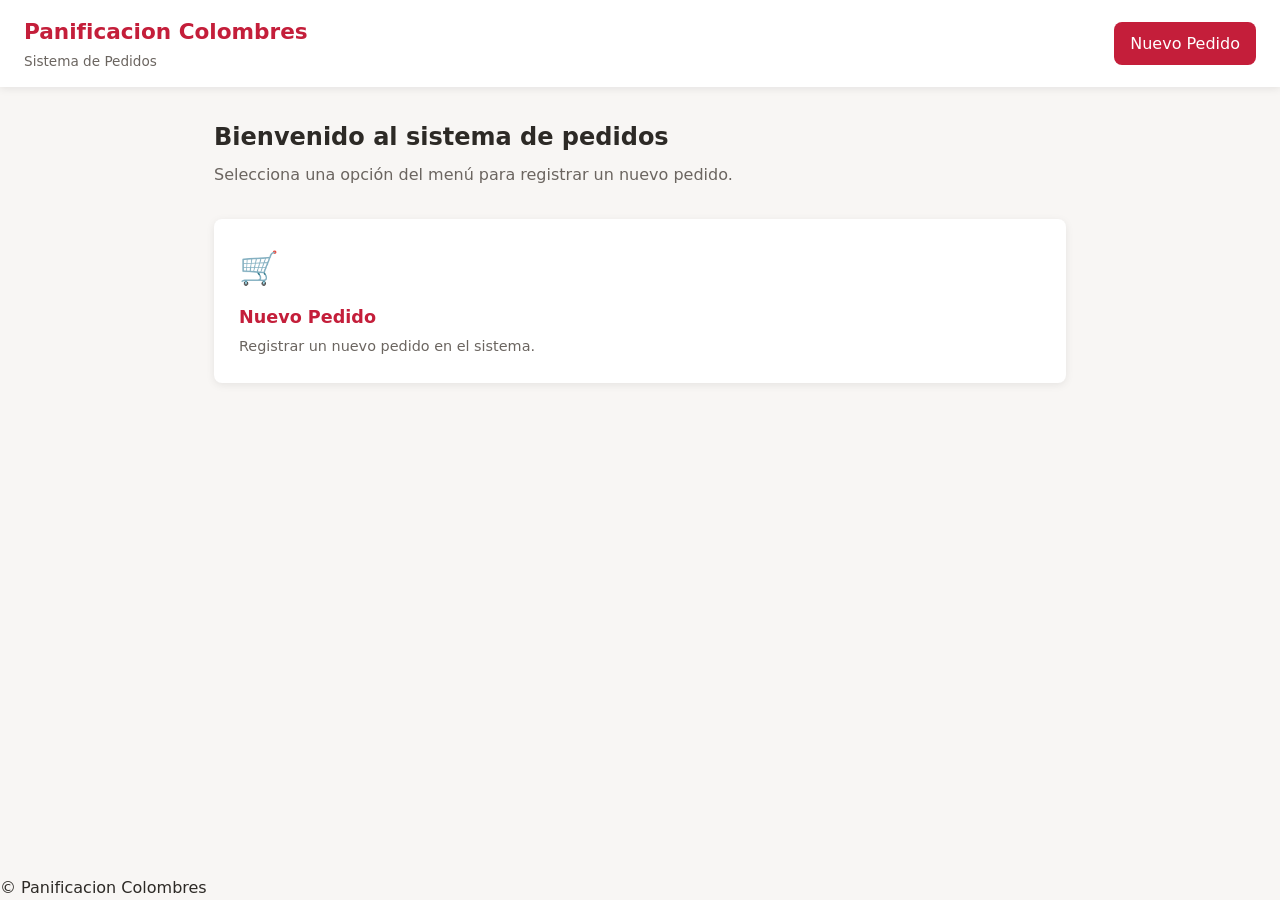
==== index.html @ 2c45dd5a "pedidos" ====
<!DOCTYPE html>
<html lang="es">
<head>
  <meta charset="UTF-8">
  <meta name="viewport" content="width=device-width, initial-scale=1.0">
  <title>Panificacion Colombres - Pedidos</title>
  <link rel="stylesheet" href="index.css">
  <link rel="stylesheet" href="src/Footer/footer.css">
</head>
<body>
  <header class="header">
    <div class="header__logo">
      <h1>Panificacion Colombres</h1>
      <span class="header__subtitle">Sistema de Pedidos</span>
    </div>
    <nav class="nav">
      <ul class="nav__menu">
        <li class="nav__item">
          <a href="src/Pedidos/Seleccionar-cliente/Seleccionar-cliente.html" class="nav__link nav__link--active">
            Nuevo Pedido
          </a>
        </li>
      </ul>
    </nav>
  </header>

  <main class="main">
    <section class="hero">
      <h2 class="hero__title">Bienvenido al sistema de pedidos</h2>
      <p class="hero__text">
        Selecciona una opción del menú para registrar un nuevo pedido.
      </p>
      <div class="hero__cards">
        <a href="src/Pedidos/Seleccionar-cliente/Seleccionar-cliente.html" class="card">
          <span class="card__icon">🛒</span>
          <h3 class="card__title">Nuevo Pedido</h3>
          <p class="card__text">Registrar un nuevo pedido en el sistema.</p>
        </a>
      </div>
    </section>
  </main>

  <div id="footer-container" data-footer-src="src/Footer/footer.html"></div>

  <script src="main.js"></script>
  <script src="src/Footer/footer.js"></script>
</body>
</html>
---- index.css ----
/* Variables y reset */
:root {
  --color-primary: #c41e3a;
  --color-primary-dark: #9a1830;
  --color-bg: #f8f6f4;
  --color-surface: #ffffff;
  --color-text: #2d2a26;
  --color-text-muted: #6b6560;
  --shadow: 0 2px 8px rgba(0, 0, 0, 0.08);
  --radius: 8px;
  --font-sans: 'Segoe UI', system-ui, sans-serif;
}

*,
*::before,
*::after {
  box-sizing: border-box;
  margin: 0;
  padding: 0;
}

html {
  font-size: 16px;
  scroll-behavior: smooth;
}

body {
  font-family: var(--font-sans);
  background: var(--color-bg);
  color: var(--color-text);
  line-height: 1.5;
  min-height: 100vh;
  display: flex;
  flex-direction: column;
}

/* Header y menú */
.header {
  background: var(--color-surface);
  box-shadow: var(--shadow);
  padding: 1rem 1.5rem;
  display: flex;
  flex-wrap: wrap;
  align-items: center;
  justify-content: space-between;
  gap: 1rem;
}

.header__logo h1 {
  font-size: 1.35rem;
  font-weight: 700;
  color: var(--color-primary);
}

.header__subtitle {
  font-size: 0.85rem;
  color: var(--color-text-muted);
  display: block;
  margin-top: 0.15rem;
}

.nav__menu {
  list-style: none;
  display: flex;
  gap: 0.25rem;
}

.nav__link {
  display: inline-block;
  padding: 0.6rem 1rem;
  color: var(--color-text);
  text-decoration: none;
  border-radius: var(--radius);
  font-weight: 500;
  transition: background 0.2s, color 0.2s;
}

.nav__link:hover {
  background: var(--color-bg);
  color: var(--color-primary);
}

.nav__link--active {
  background: var(--color-primary);
  color: white;
}

.nav__link--active:hover {
  background: var(--color-primary-dark);
  color: white;
}

/* Main y contenido */
.main {
  flex: 1;
  padding: 2rem 1.5rem;
  max-width: 900px;
  margin: 0 auto;
  width: 100%;
}

.hero__title {
  font-size: 1.5rem;
  margin-bottom: 0.5rem;
  color: var(--color-text);
}

.hero__text {
  color: var(--color-text-muted);
  margin-bottom: 2rem;
}

.hero__cards {
  display: grid;
  grid-template-columns: repeat(auto-fit, minmax(240px, 1fr));
  gap: 1.25rem;
}

.card {
  background: var(--color-surface);
  border-radius: var(--radius);
  padding: 1.5rem;
  text-decoration: none;
  color: inherit;
  box-shadow: var(--shadow);
  transition: transform 0.2s, box-shadow 0.2s;
  display: block;
  border: 1px solid transparent;
}

.card:hover {
  transform: translateY(-2px);
  box-shadow: 0 4px 14px rgba(0, 0, 0, 0.12);
  border-color: var(--color-primary);
}

.card__icon {
  font-size: 2rem;
  display: block;
  margin-bottom: 0.75rem;
}

.card__title {
  font-size: 1.1rem;
  margin-bottom: 0.35rem;
  color: var(--color-primary);
}

.card__text {
  font-size: 0.9rem;
  color: var(--color-text-muted);
}

/* Páginas de módulos (Pedidos) */
.page-header {
  margin-bottom: 1.5rem;
}

.page-header h1 {
  font-size: 1.35rem;
  color: var(--color-primary);
}

.page-header .back-link {
  display: inline-flex;
  align-items: center;
  gap: 0.35rem;
  margin-bottom: 0.75rem;
  color: var(--color-text-muted);
  text-decoration: none;
  font-size: 0.9rem;
}

.page-header .back-link:hover {
  color: var(--color-primary);
}
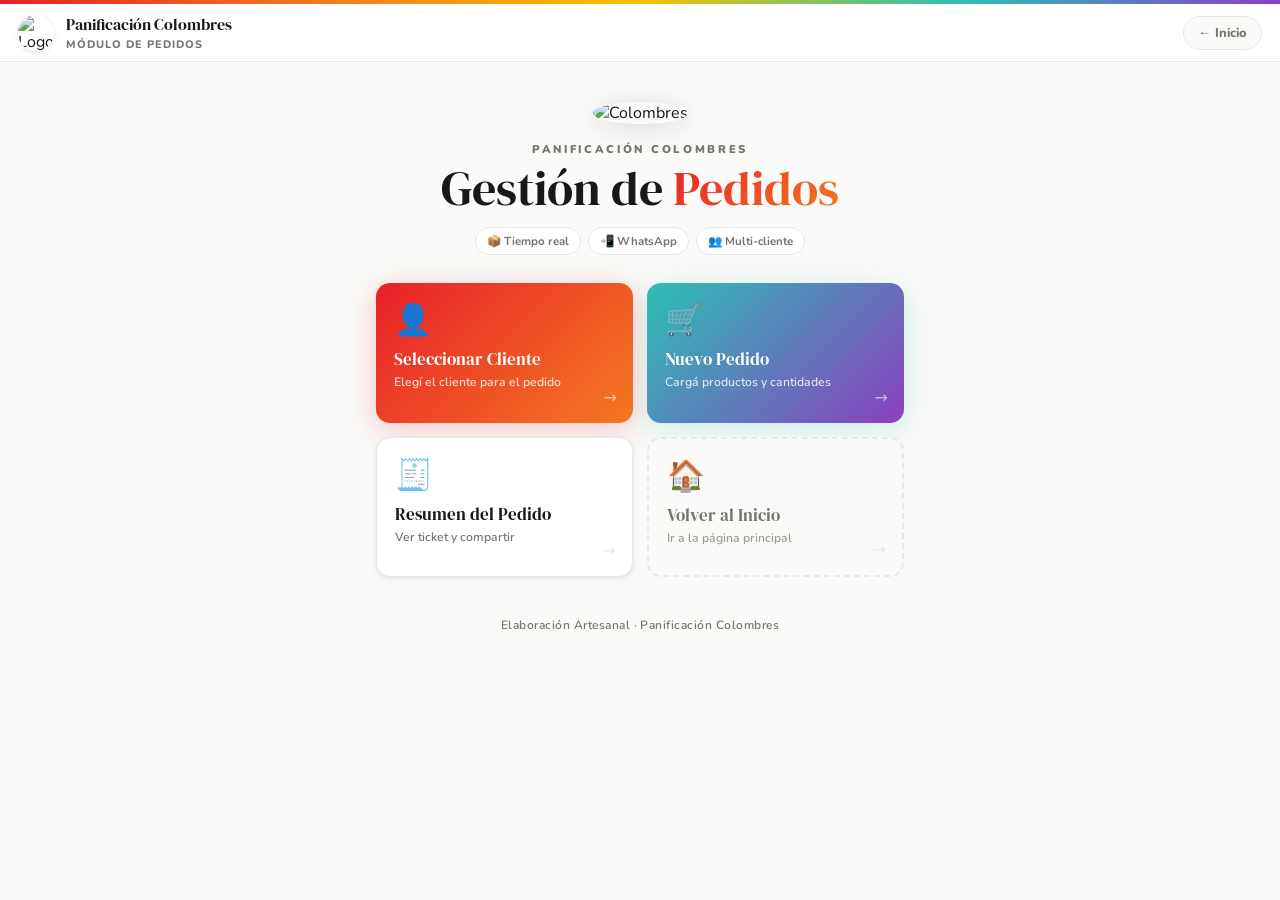
==== commit 108f88b5: "mejoras de diseño" ====
--- a/index.html
+++ b/index.html
@@ -2,47 +2,691 @@
 <html lang="es">
 <head>
   <meta charset="UTF-8">
-  <meta name="viewport" content="width=device-width, initial-scale=1.0">
-  <title>Panificacion Colombres - Pedidos</title>
-  <link rel="stylesheet" href="index.css">
-  <link rel="stylesheet" href="src/Footer/footer.css">
+  <meta name="viewport" content="width=device-width, initial-scale=1.0, viewport-fit=cover">
+  <meta name="theme-color" content="#E8212B">
+  <title>Pedidos — Panificación Colombres</title>
+  <style>
+/* ════════════════════════════════════════════════════════════
+   PANIFICACIÓN COLOMBRES — Sistema de Diseño Compartido
+   Tipografía : DM Serif Display (headings) · Nunito (body)
+   Paleta     : Rojo · Naranja · Amarillo · Turquesa · Violeta
+   ════════════════════════════════════════════════════════════ */
+
+@import url('https://fonts.googleapis.com/css2?family=DM+Serif+Display:ital@0;1&family=Nunito:wght@400;500;600;700;800;900&display=swap');
+
+/* ── Custom Properties ───────────────────────────────────── */
+:root {
+  /* Paleta Colombres */
+  --c-red:        #E8212B;
+  --c-red-soft:   rgba(232, 33, 43, 0.10);
+  --c-orange:     #F47920;
+  --c-yellow:     #F5C400;
+  --c-turquoise:  #2DBFB5;
+  --c-violet:     #8B3FBF;
+
+  /* Neutros */
+  --c-white:      #ffffff;
+  --c-bg:         #fafaf8;
+  --c-surface:    #ffffff;
+  --c-border:     #e8e8e6;
+  --c-text:       #181816;
+  --c-muted:      #78756e;
+
+  /* Gradientes */
+  --g-warm:    linear-gradient(135deg, #E8212B 0%, #F47920 100%);
+  --g-cool:    linear-gradient(135deg, #2DBFB5 0%, #8B3FBF 100%);
+  --g-sun:     linear-gradient(135deg, #F47920 0%, #F5C400 100%);
+  --g-rainbow: linear-gradient(90deg, #E8212B, #F47920, #F5C400, #2DBFB5, #8B3FBF);
+
+  /* Forma */
+  --radius:    14px;
+  --radius-sm: 8px;
+  --radius-xs: 5px;
+
+  /* Sombra */
+  --shadow-sm: 0 1px 4px rgba(0,0,0,0.06), 0 2px 10px rgba(0,0,0,0.05);
+  --shadow-md: 0 4px 16px rgba(0,0,0,0.08), 0 1px 4px rgba(0,0,0,0.05);
+  --shadow-lg: 0 8px 40px rgba(0,0,0,0.12);
+
+  /* Compatibilidad con variables legadas usadas en config */
+  --color-primary:    var(--c-red);
+  --color-surface:    var(--c-surface);
+  --color-bg:         var(--c-bg);
+  --color-text-muted: var(--c-muted);
+  --radius:           14px;
+}
+
+/* ── Reset ───────────────────────────────────────────────── */
+*, *::before, *::after {
+  box-sizing: border-box;
+  margin: 0;
+  padding: 0;
+}
+
+html {
+  -webkit-text-size-adjust: 100%;
+  scroll-behavior: smooth;
+}
+
+body {
+  font-family: 'Nunito', system-ui, sans-serif;
+  background: var(--c-bg);
+  color: var(--c-text);
+  min-height: 100vh;
+  -webkit-font-smoothing: antialiased;
+  -moz-osx-font-smoothing: grayscale;
+}
+
+/* ── Rainbow stripe ──────────────────────────────────────── */
+.c-stripe {
+  height: 4px;
+  background: var(--g-rainbow);
+  flex-shrink: 0;
+}
+
+/* ── Header ──────────────────────────────────────────────── */
+.c-header {
+  position: sticky;
+  top: 0;
+  z-index: 200;
+  display: flex;
+  align-items: center;
+  gap: 12px;
+  padding: 0 18px;
+  min-height: 58px;
+  background: rgba(255, 255, 255, 0.94);
+  backdrop-filter: blur(14px);
+  -webkit-backdrop-filter: blur(14px);
+  border-bottom: 1px solid var(--c-border);
+}
+
+.c-header__logo {
+  width: 36px;
+  height: 36px;
+  border-radius: 50%;
+  object-fit: cover;
+  flex-shrink: 0;
+  box-shadow: 0 1px 5px rgba(0,0,0,0.12);
+}
+
+.c-header__info {
+  flex: 1;
+  min-width: 0;
+}
+
+.c-header__title {
+  font-family: 'DM Serif Display', Georgia, serif;
+  font-size: 0.97rem;
+  font-weight: 400;
+  color: var(--c-text);
+  line-height: 1.2;
+  white-space: nowrap;
+  overflow: hidden;
+  text-overflow: ellipsis;
+}
+
+.c-header__sub {
+  font-size: 0.68rem;
+  font-weight: 800;
+  letter-spacing: 0.09em;
+  text-transform: uppercase;
+  color: var(--c-muted);
+  display: block;
+  margin-top: 1px;
+}
+
+.c-header__back {
+  display: inline-flex;
+  align-items: center;
+  gap: 5px;
+  padding: 7px 14px;
+  background: var(--c-bg);
+  border: 1.5px solid var(--c-border);
+  border-radius: 50px;
+  font-family: 'Nunito', sans-serif;
+  font-size: 0.8rem;
+  font-weight: 800;
+  color: var(--c-muted);
+  text-decoration: none;
+  white-space: nowrap;
+  transition: background 0.18s, border-color 0.18s, color 0.18s;
+}
+
+.c-header__back:hover {
+  background: var(--c-red-soft);
+  border-color: var(--c-red);
+  color: var(--c-red);
+}
+
+/* ── Page layout ─────────────────────────────────────────── */
+.c-main {
+  max-width: 680px;
+  margin: 0 auto;
+  padding: 24px 16px 96px;
+}
+
+.c-page-title {
+  font-family: 'DM Serif Display', Georgia, serif;
+  font-size: clamp(1.7rem, 5vw, 2.4rem);
+  font-weight: 400;
+  color: var(--c-text);
+  line-height: 1.1;
+  margin-bottom: 4px;
+}
+
+.c-page-sub {
+  font-size: 0.88rem;
+  font-weight: 500;
+  color: var(--c-muted);
+  margin-bottom: 24px;
+}
+
+/* ── Card ────────────────────────────────────────────────── */
+.c-card {
+  background: var(--c-surface);
+  border: 1.5px solid var(--c-border);
+  border-radius: var(--radius);
+  padding: 20px;
+  box-shadow: var(--shadow-sm);
+  margin-bottom: 16px;
+}
+
+.c-card--flush {
+  padding: 0;
+  overflow: hidden;
+}
+
+.c-section-label {
+  display: flex;
+  align-items: center;
+  gap: 8px;
+  font-size: 0.7rem;
+  font-weight: 900;
+  letter-spacing: 0.10em;
+  text-transform: uppercase;
+  color: var(--c-muted);
+  margin-bottom: 14px;
+}
+
+.c-section-label::before {
+  content: '';
+  display: block;
+  width: 12px;
+  height: 3px;
+  border-radius: 2px;
+  background: var(--g-warm);
+  flex-shrink: 0;
+}
+
+/* ── Buttons ─────────────────────────────────────────────── */
+.c-btn {
+  display: inline-flex;
+  align-items: center;
+  justify-content: center;
+  gap: 7px;
+  padding: 11px 22px;
+  min-height: 44px;
+  border: none;
+  border-radius: 50px;
+  font-family: 'Nunito', sans-serif;
+  font-size: 0.88rem;
+  font-weight: 800;
+  letter-spacing: 0.01em;
+  text-decoration: none;
+  cursor: pointer;
+  transition: transform 0.18s ease, box-shadow 0.18s ease, opacity 0.15s;
+  -webkit-tap-highlight-color: transparent;
+  touch-action: manipulation;
+  user-select: none;
+}
+
+.c-btn:hover  { transform: translateY(-2px); }
+.c-btn:active { transform: translateY(0) scale(0.98); }
+
+.c-btn:disabled,
+.c-btn[disabled] {
+  background: #e0ddd9 !important;
+  color: #b0aca5 !important;
+  box-shadow: none !important;
+  cursor: not-allowed;
+  transform: none !important;
+  pointer-events: none;
+}
+
+.c-btn--primary {
+  background: var(--g-warm);
+  color: #fff;
+  box-shadow: 0 4px 18px rgba(232,33,43,0.28);
+}
+.c-btn--primary:hover { box-shadow: 0 8px 28px rgba(232,33,43,0.38); }
+
+.c-btn--cool {
+  background: var(--g-cool);
+  color: #fff;
+  box-shadow: 0 4px 18px rgba(45,191,181,0.28);
+}
+
+.c-btn--whatsapp {
+  background: #25D366;
+  color: #fff;
+  box-shadow: 0 4px 18px rgba(37,211,102,0.30);
+}
+.c-btn--whatsapp:hover { box-shadow: 0 8px 28px rgba(37,211,102,0.40); }
+
+.c-btn--outline {
+  background: transparent;
+  color: var(--c-red);
+  border: 2px solid var(--c-red);
+}
+.c-btn--outline:hover { background: var(--c-red-soft); }
+
+.c-btn--ghost {
+  background: var(--c-bg);
+  color: var(--c-muted);
+  border: 1.5px solid var(--c-border);
+}
+.c-btn--ghost:hover { border-color: var(--c-muted); color: var(--c-text); }
+
+.c-btn--sm {
+  padding: 7px 14px;
+  min-height: 34px;
+  font-size: 0.8rem;
+}
+
+/* ── Form elements ───────────────────────────────────────── */
+.c-label {
+  display: block;
+  font-size: 0.72rem;
+  font-weight: 900;
+  letter-spacing: 0.08em;
+  text-transform: uppercase;
+  color: var(--c-muted);
+  margin-bottom: 6px;
+}
+
+.c-input {
+  width: 100%;
+  padding: 10px 14px;
+  border: 1.5px solid var(--c-border);
+  border-radius: var(--radius-sm);
+  font-family: 'Nunito', sans-serif;
+  font-size: 0.93rem;
+  font-weight: 500;
+  background: var(--c-surface);
+  color: var(--c-text);
+  transition: border-color 0.18s, box-shadow 0.18s;
+  -webkit-appearance: none;
+}
+
+.c-input:focus {
+  outline: none;
+  border-color: var(--c-turquoise);
+  box-shadow: 0 0 0 3px rgba(45,191,181,0.14);
+}
+
+.c-input::placeholder { color: #c0bdb8; }
+
+.c-select {
+  width: 100%;
+  padding: 10px 36px 10px 14px;
+  border: 1.5px solid var(--c-border);
+  border-radius: var(--radius-sm);
+  font-family: 'Nunito', sans-serif;
+  font-size: 0.93rem;
+  font-weight: 500;
+  background: var(--c-surface);
+  color: var(--c-text);
+  cursor: pointer;
+  transition: border-color 0.18s, box-shadow 0.18s;
+  -webkit-appearance: none;
+  background-image: url("data:image/svg+xml,%3Csvg xmlns='http://www.w3.org/2000/svg' width='16' height='16' viewBox='0 0 24 24' fill='none' stroke='%2378756e' stroke-width='2.5' stroke-linecap='round' stroke-linejoin='round'%3E%3Cpolyline points='6 9 12 15 18 9'%3E%3C/polyline%3E%3C/svg%3E");
+  background-repeat: no-repeat;
+  background-position: right 12px center;
+}
+
+.c-select:focus {
+  outline: none;
+  border-color: var(--c-turquoise);
+  box-shadow: 0 0 0 3px rgba(45,191,181,0.14);
+}
+
+/* ── Quantity stepper ────────────────────────────────────── */
+.c-qty {
+  display: inline-flex;
+  align-items: center;
+  border: 1.5px solid var(--c-border);
+  border-radius: var(--radius-sm);
+  overflow: hidden;
+  background: var(--c-surface);
+}
+
+.c-qty__btn {
+  width: 34px;
+  height: 34px;
+  border: none;
+  background: var(--c-bg);
+  color: var(--c-red);
+  font-size: 1.15rem;
+  font-weight: 900;
+  cursor: pointer;
+  display: flex;
+  align-items: center;
+  justify-content: center;
+  transition: background 0.14s;
+  -webkit-tap-highlight-color: transparent;
+  touch-action: manipulation;
+  user-select: none;
+  flex-shrink: 0;
+}
+
+.c-qty__btn:hover:not(:disabled) { background: var(--c-red-soft); }
+
+.c-qty__btn:disabled {
+  opacity: 0.38;
+  cursor: not-allowed;
+  color: var(--c-muted);
+}
+
+.c-qty__val {
+  width: 42px;
+  text-align: center;
+  border: none;
+  border-left: 1.5px solid var(--c-border);
+  border-right: 1.5px solid var(--c-border);
+  font-family: 'Nunito', sans-serif;
+  font-size: 0.9rem;
+  font-weight: 700;
+  background: var(--c-surface);
+  color: var(--c-text);
+  padding: 5px 2px;
+  -moz-appearance: textfield;
+}
+
+.c-qty__val::-webkit-outer-spin-button,
+.c-qty__val::-webkit-inner-spin-button { -webkit-appearance: none; }
+.c-qty__val:focus { outline: none; }
+
+/* ── Table ───────────────────────────────────────────────── */
+.c-table {
+  width: 100%;
+  border-collapse: collapse;
+  font-size: 0.86rem;
+}
+
+.c-table th {
+  padding: 9px 13px;
+  text-align: left;
+  font-size: 0.68rem;
+  font-weight: 900;
+  letter-spacing: 0.08em;
+  text-transform: uppercase;
+  color: var(--c-muted);
+  border-bottom: 1.5px solid var(--c-border);
+  white-space: nowrap;
+}
+
+.c-table th.r, .c-table td.r { text-align: right; }
+.c-table th.c, .c-table td.c { text-align: center; }
+
+.c-table td {
+  padding: 9px 13px;
+  border-bottom: 1px solid rgba(0,0,0,0.04);
+  vertical-align: middle;
+}
+
+.c-table tr:last-child td { border-bottom: none; }
+
+.c-table--total td {
+  border-top: 2px solid var(--c-border) !important;
+  border-bottom: none !important;
+  padding-top: 13px;
+  font-weight: 800;
+  font-size: 0.93rem;
+}
+
+/* ── Badge ───────────────────────────────────────────────── */
+.c-badge {
+  display: inline-flex;
+  align-items: center;
+  gap: 4px;
+  padding: 3px 9px;
+  border-radius: 50px;
+  font-size: 0.72rem;
+  font-weight: 800;
+  letter-spacing: 0.04em;
+}
+
+.c-badge--warm   { background: rgba(232,33,43,0.10);  color: var(--c-red); }
+.c-badge--cool   { background: rgba(45,191,181,0.12); color: #1a9990; }
+.c-badge--yellow { background: rgba(245,196,0,0.15);  color: #8a6b00; }
+
+/* ── Inline message ──────────────────────────────────────── */
+.c-msg {
+  font-size: 0.85rem;
+  font-weight: 700;
+  padding: 10px 14px;
+  border-radius: var(--radius-sm);
+}
+
+.c-msg--ok  { background: rgba(37,160,80,0.10); color: #1a7a3c; }
+.c-msg--err { background: rgba(232,33,43,0.10); color: var(--c-red); }
+.c-msg--info { background: rgba(45,191,181,0.10); color: #1a9990; }
+
+/* ── Empty state ─────────────────────────────────────────── */
+.c-empty {
+  text-align: center;
+  padding: 36px 20px;
+}
+
+.c-empty__icon { font-size: 2.2rem; opacity: 0.45; margin-bottom: 10px; }
+
+.c-empty__text {
+  font-size: 0.9rem;
+  font-weight: 600;
+  color: var(--c-muted);
+}
+
+/* ── Divider ─────────────────────────────────────────────── */
+.c-hr {
+  border: none;
+  border-top: 1px solid var(--c-border);
+  margin: 14px 0;
+}
+
+.c-hr--dashed { border-top-style: dashed; }
+
+/* ── Flex utilities ──────────────────────────────────────── */
+.u-row    { display: flex; flex-wrap: wrap; align-items: center; gap: 10px; }
+.u-col    { display: flex; flex-direction: column; gap: 6px; }
+.u-between { justify-content: space-between; }
+.u-end    { justify-content: flex-end; }
+
+/* ── Animations ──────────────────────────────────────────── */
+@keyframes fadeUp {
+  from { opacity: 0; transform: translateY(16px); }
+  to   { opacity: 1; transform: translateY(0); }
+}
+
+.a-in   { animation: fadeUp 0.4s ease both; }
+.a-in-1 { animation-delay: 0.05s; }
+.a-in-2 { animation-delay: 0.10s; }
+.a-in-3 { animation-delay: 0.15s; }
+.a-in-4 { animation-delay: 0.20s; }
+.a-in-5 { animation-delay: 0.25s; }
+
+/* ── Responsive ──────────────────────────────────────────── */
+@media (max-width: 480px) {
+  .c-main   { padding: 18px 13px 88px; }
+  .c-header { padding: 0 13px; }
+  .c-card   { padding: 16px; }
+}
+
+
+/* ── Hub hero ─────────────────────────────────── */
+.hub-hero {
+  text-align: center;
+  padding: 40px 20px 28px;
+}
+.hub-logo {
+  width: 88px;
+  height: 88px;
+  border-radius: 50%;
+  object-fit: cover;
+  box-shadow: 0 4px 24px rgba(0,0,0,0.13);
+  margin-bottom: 18px;
+}
+.hub-brand {
+  font-size: 0.7rem;
+  font-weight: 900;
+  letter-spacing: 0.24em;
+  text-transform: uppercase;
+  color: var(--c-muted);
+  margin-bottom: 6px;
+}
+.hub-title {
+  font-family: 'DM Serif Display', Georgia, serif;
+  font-size: clamp(2rem, 6vw, 3rem);
+  font-weight: 400;
+  color: var(--c-text);
+  line-height: 1.05;
+  margin-bottom: 14px;
+}
+.hub-title em {
+  font-style: normal;
+  background: var(--g-warm);
+  -webkit-background-clip: text;
+  background-clip: text;
+  color: transparent;
+}
+.hub-chips {
+  display: flex;
+  flex-wrap: wrap;
+  gap: 7px;
+  justify-content: center;
+}
+.hub-chip {
+  display: inline-flex;
+  align-items: center;
+  gap: 5px;
+  padding: 5px 11px;
+  background: var(--c-surface);
+  border: 1.5px solid var(--c-border);
+  border-radius: 50px;
+  font-size: 0.72rem;
+  font-weight: 700;
+  color: var(--c-muted);
+}
+/* ── Action grid ── */
+.hub-grid {
+  display: grid;
+  grid-template-columns: 1fr 1fr;
+  gap: 14px;
+  padding: 0 16px 40px;
+  max-width: 560px;
+  margin: 0 auto;
+}
+@media (max-width: 380px) { .hub-grid { grid-template-columns: 1fr; } }
+.hub-card {
+  display: flex;
+  flex-direction: column;
+  padding: 22px 18px;
+  border-radius: var(--radius);
+  text-decoration: none;
+  color: inherit;
+  min-height: 140px;
+  position: relative;
+  overflow: hidden;
+  transition: transform 0.22s ease, box-shadow 0.22s ease;
+}
+.hub-card:hover  { transform: translateY(-4px); }
+.hub-card:active { transform: translateY(0) scale(0.98); }
+.hub-card--warm    { background: var(--g-warm); box-shadow: 0 6px 28px rgba(232,33,43,0.24); }
+.hub-card--cool    { background: var(--g-cool); box-shadow: 0 6px 28px rgba(45,191,181,0.22); }
+.hub-card--surface { background: var(--c-surface); border: 1.5px solid var(--c-border); box-shadow: var(--shadow-sm); }
+.hub-card--ghost   { background: var(--c-bg); border: 2px dashed var(--c-border); }
+.hub-card__icon { font-size: 1.9rem; line-height: 1; margin-bottom: 14px; }
+.hub-card__name {
+  font-family: 'DM Serif Display', Georgia, serif;
+  font-size: 1.05rem; font-weight: 400; margin-bottom: 4px; line-height: 1.2;
+}
+.hub-card__desc { font-size: 0.76rem; font-weight: 600; line-height: 1.45; flex: 1; }
+.hub-card--warm .hub-card__name,
+.hub-card--cool .hub-card__name   { color: #fff; }
+.hub-card--warm .hub-card__desc,
+.hub-card--cool .hub-card__desc   { color: rgba(255,255,255,0.80); }
+.hub-card--surface .hub-card__name { color: var(--c-text); }
+.hub-card--surface .hub-card__desc { color: var(--c-muted); }
+.hub-card--ghost .hub-card__name  { color: var(--c-muted); }
+.hub-card--ghost .hub-card__desc  { color: var(--c-muted); opacity: 0.7; }
+.hub-card__arrow {
+  position: absolute; bottom: 14px; right: 16px; font-size: 1rem;
+}
+.hub-card--warm .hub-card__arrow,
+.hub-card--cool .hub-card__arrow   { color: rgba(255,255,255,0.60); }
+.hub-card--surface .hub-card__arrow,
+.hub-card--ghost .hub-card__arrow  { color: var(--c-border); }
+.hub-grid .hub-card:nth-child(1) { animation: fadeUp 0.4s 0.05s ease both; }
+.hub-grid .hub-card:nth-child(2) { animation: fadeUp 0.4s 0.10s ease both; }
+.hub-grid .hub-card:nth-child(3) { animation: fadeUp 0.4s 0.15s ease both; }
+.hub-grid .hub-card:nth-child(4) { animation: fadeUp 0.4s 0.20s ease both; }
+.hub-footer {
+  text-align: center; font-size: 0.75rem; font-weight: 600;
+  color: var(--c-muted); padding: 0 20px 40px; letter-spacing: 0.04em;
+}
+  </style>
 </head>
 <body>
-  <header class="header">
-    <div class="header__logo">
-      <h1>Panificacion Colombres</h1>
-      <span class="header__subtitle">Sistema de Pedidos</span>
-    </div>
-    <nav class="nav">
-      <ul class="nav__menu">
-        <li class="nav__item">
-          <a href="src/Pedidos/Seleccionar-cliente/Seleccionar-cliente.html" class="nav__link nav__link--active">
-            Nuevo Pedido
-          </a>
-        </li>
-      </ul>
-    </nav>
-  </header>
-
-  <main class="main">
-    <section class="hero">
-      <h2 class="hero__title">Bienvenido al sistema de pedidos</h2>
-      <p class="hero__text">
-        Selecciona una opción del menú para registrar un nuevo pedido.
-      </p>
-      <div class="hero__cards">
-        <a href="src/Pedidos/Seleccionar-cliente/Seleccionar-cliente.html" class="card">
-          <span class="card__icon">🛒</span>
-          <h3 class="card__title">Nuevo Pedido</h3>
-          <p class="card__text">Registrar un nuevo pedido en el sistema.</p>
-        </a>
-      </div>
-    </section>
-  </main>
-
-  <div id="footer-container" data-footer-src="src/Footer/footer.html"></div>
-
-  <script src="main.js"></script>
-  <script src="src/Footer/footer.js"></script>
+
+<div class="c-stripe"></div>
+
+<header class="c-header">
+  <img class="c-header__logo" src="[data-uri]" alt="Logo Colombres">
+  <div class="c-header__info">
+    <span class="c-header__title">Panificación Colombres</span>
+    <span class="c-header__sub">Módulo de Pedidos</span>
+  </div>
+  <a href="index.html" class="c-header__back">← Inicio</a>
+</header>
+
+<div class="hub-hero a-in">
+  <img class="hub-logo" src="[data-uri]" alt="Colombres">
+  <p class="hub-brand">Panificación Colombres</p>
+  <h1 class="hub-title">Gestión de <em>Pedidos</em></h1>
+  <div class="hub-chips">
+    <span class="hub-chip">📦 Tiempo real</span>
+    <span class="hub-chip">📲 WhatsApp</span>
+    <span class="hub-chip">👥 Multi-cliente</span>
+  </div>
+</div>
+
+<div class="hub-grid">
+  <a href="src/Pedidos/Seleccionar-cliente/Seleccionar-cliente.html" class="hub-card hub-card--warm">
+    <span class="hub-card__icon">👤</span>
+    <div class="hub-card__name">Seleccionar Cliente</div>
+    <div class="hub-card__desc">Elegí el cliente para el pedido</div>
+    <span class="hub-card__arrow">→</span>
+  </a>
+  <a href="src/Pedidos/Nuevo-pedido/Nuevo-pedido.html" class="hub-card hub-card--cool">
+    <span class="hub-card__icon">🛒</span>
+    <div class="hub-card__name">Nuevo Pedido</div>
+    <div class="hub-card__desc">Cargá productos y cantidades</div>
+    <span class="hub-card__arrow">→</span>
+  </a>
+  <a href="src/Pedidos/Resumen-pedido/Resumen-pedido.html" class="hub-card hub-card--surface">
+    <span class="hub-card__icon">🧾</span>
+    <div class="hub-card__name">Resumen del Pedido</div>
+    <div class="hub-card__desc">Ver ticket y compartir</div>
+    <span class="hub-card__arrow">→</span>
+  </a>
+  <a href="index.html" class="hub-card hub-card--ghost">
+    <span class="hub-card__icon">🏠</span>
+    <div class="hub-card__name">Volver al Inicio</div>
+    <div class="hub-card__desc">Ir a la página principal</div>
+    <span class="hub-card__arrow">→</span>
+  </a>
+</div>
+
+<p class="hub-footer">Elaboración Artesanal · Panificación Colombres</p>
+
 </body>
 </html>
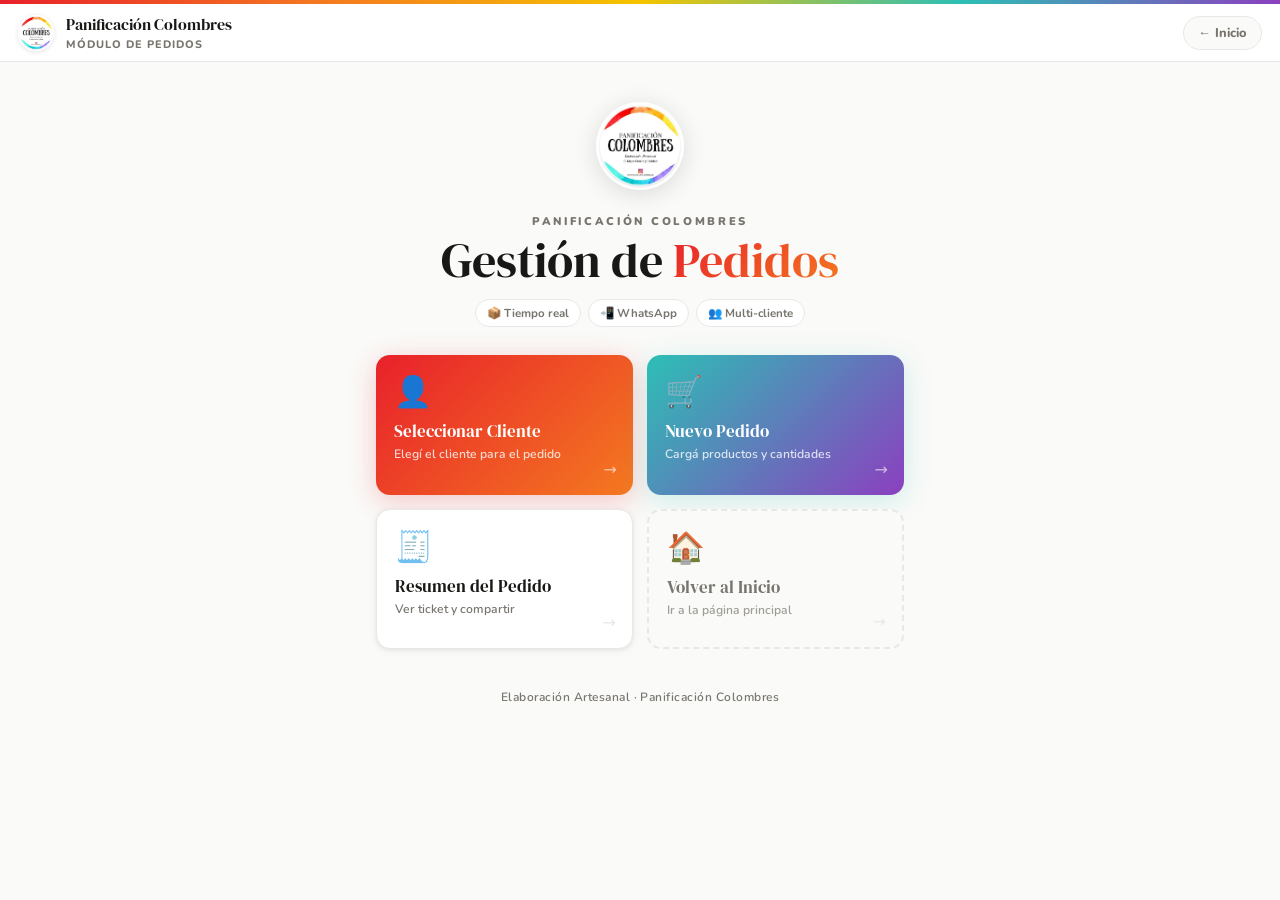
==== commit bed95449: "logos y demas" ====
--- a/index.html
+++ b/index.html
@@ -640,7 +640,7 @@
 <div class="c-stripe"></div>
 
 <header class="c-header">
-  <img class="c-header__logo" src="[data-uri]" alt="Logo Colombres">
+  <img class="c-header__logo" src="src/img/Logo.jpg" alt="Logo Colombres">
   <div class="c-header__info">
     <span class="c-header__title">Panificación Colombres</span>
     <span class="c-header__sub">Módulo de Pedidos</span>
@@ -649,7 +649,7 @@
 </header>
 
 <div class="hub-hero a-in">
-  <img class="hub-logo" src="[data-uri]" alt="Colombres">
+  <img class="hub-logo" src="src/img/Logo.jpg" alt="Colombres">
   <p class="hub-brand">Panificación Colombres</p>
   <h1 class="hub-title">Gestión de <em>Pedidos</em></h1>
   <div class="hub-chips">
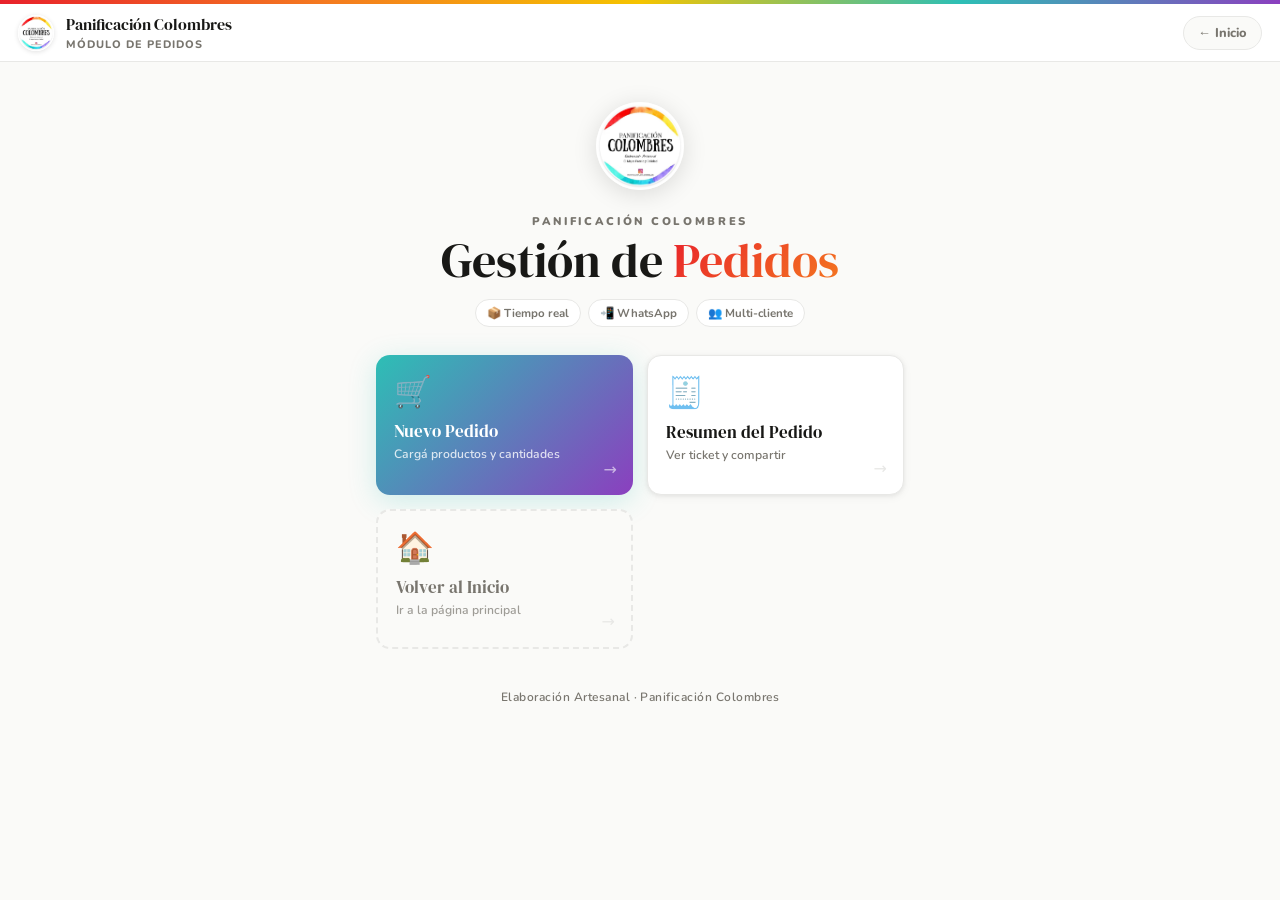
==== commit 1554c3c5: "pedidos" ====
--- a/index.html
+++ b/index.html
@@ -660,13 +660,7 @@
 </div>
 
 <div class="hub-grid">
-  <a href="src/Pedidos/Seleccionar-cliente/Seleccionar-cliente.html" class="hub-card hub-card--warm">
-    <span class="hub-card__icon">👤</span>
-    <div class="hub-card__name">Seleccionar Cliente</div>
-    <div class="hub-card__desc">Elegí el cliente para el pedido</div>
-    <span class="hub-card__arrow">→</span>
-  </a>
-  <a href="src/Pedidos/Nuevo-pedido/Nuevo-pedido.html" class="hub-card hub-card--cool">
+  <a href="src/Pedidos/Seleccionar-cliente/Seleccionar-cliente.html" class="hub-card hub-card--cool">
     <span class="hub-card__icon">🛒</span>
     <div class="hub-card__name">Nuevo Pedido</div>
     <div class="hub-card__desc">Cargá productos y cantidades</div>
